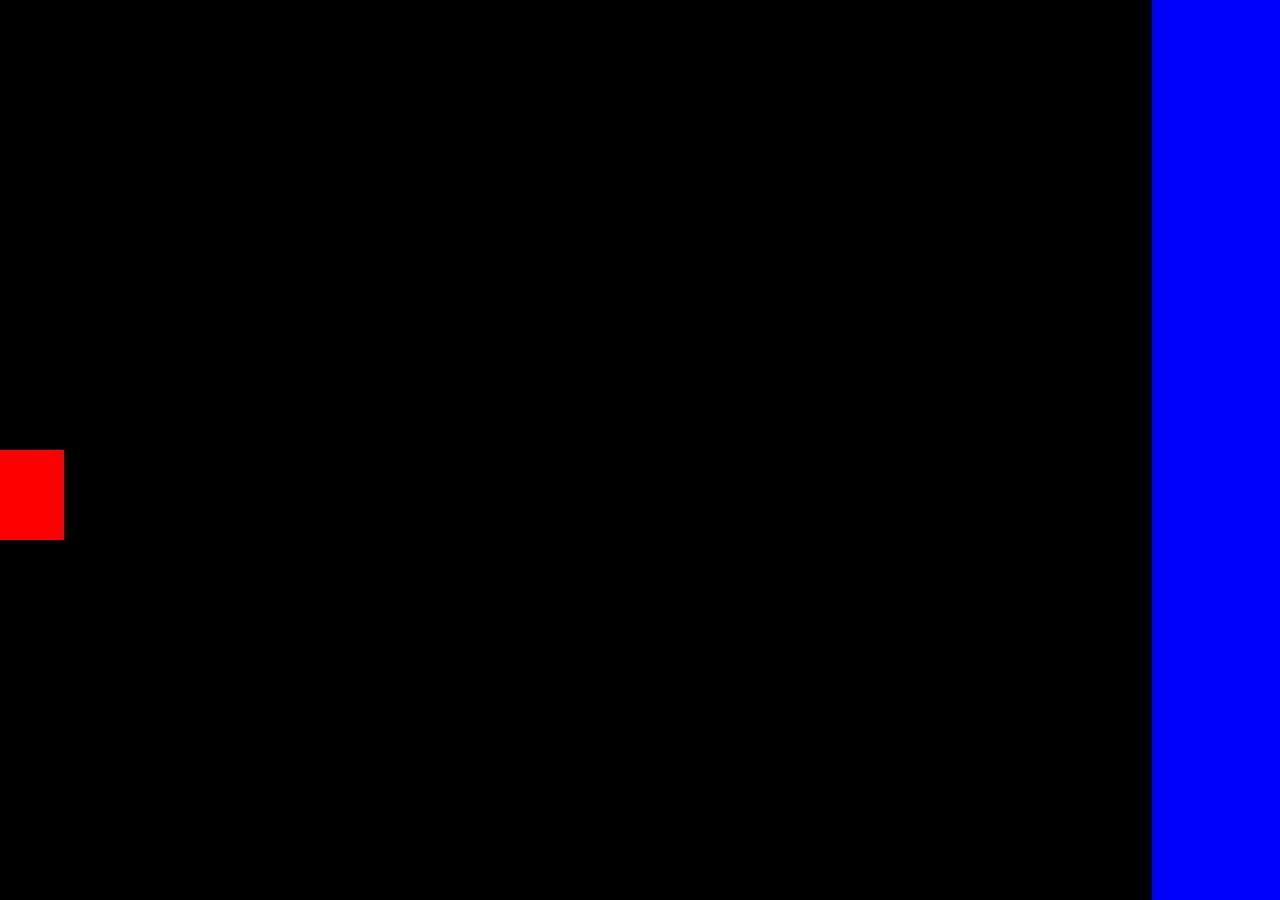
==== index.html @ b63fe782 "rename initial html file as index.html" ====
<!DOCTYPE html>
<html lang="en">
<head>
    <meta charset="UTF-8">
    <meta name="viewport" content="width=device-width, initial-scale=1.0">
    <title>Document</title>

    <link rel="stylesheet" href="./css/main.css">
</head>
<body>
    <div id="board"></div>


    <script src="./js/main.js"></script>
</body>
</html>
---- css/main.css ----
body {
    margin: 0;
    padding: 0;
    background: black;
}

#board {
    height: 100vh;
    width: 100vw;
    position: relative;
    overflow: hidden;
}

#player {
    background-color: red;
    position: absolute;
}


#block {
    background-color: white;
    position: absolute;
}

#finish {
    background-color: blue;
    position: absolute;
}

#lane{
    outline: 1vw dashed grey;
    position: absolute;
}
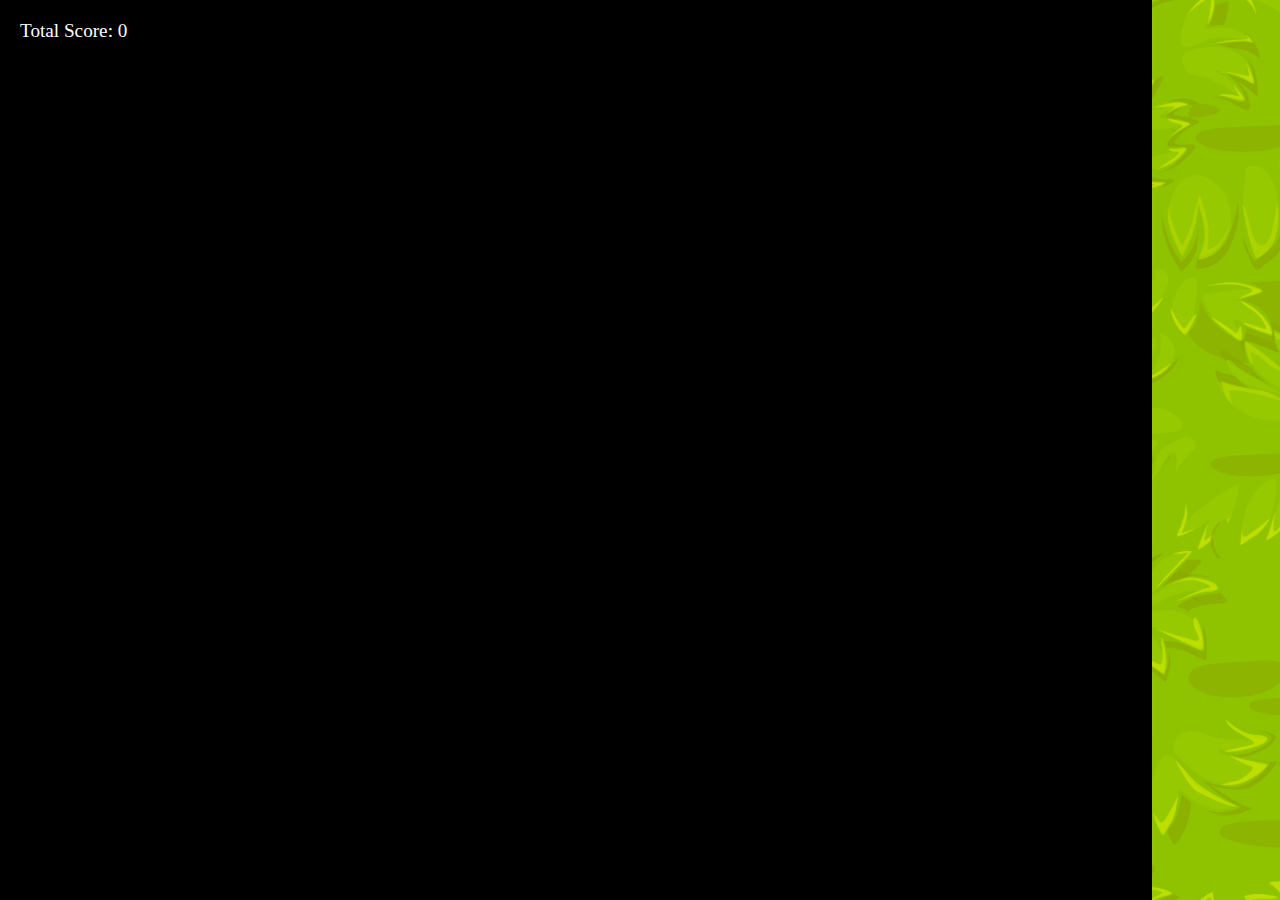
==== commit ea9846c0: "Added experimental sprites and new background for game visuals" ====
--- a/index.html
+++ b/index.html
@@ -8,7 +8,8 @@
     <link rel="stylesheet" href="./css/main.css">
 </head>
 <body>
-    <div id="board"></div>
+    <div id="board" img src="./Basic Asset Pack/grassBackground.jpg"></div>
+    <div id="scoreBoard">Total Score: 0</div>
 
 
     <script src="./js/main.js"></script>
--- a/css/main.css
+++ b/css/main.css
@@ -9,25 +9,40 @@
     width: 100vw;
     position: relative;
     overflow: hidden;
+    background-image: url("../Basic Asset Pack/grassBackground.jpg");
+    background-size: cover;
 }
 
 #player {
-    background-color: red;
     position: absolute;
+    background-image: url("../Basic Asset Pack/basic animal animations/Tiny Chick/TinyChick.png");
+    background-size: cover;
 }
 
 
-#block {
-    background-color: white;
+#block, #block2, #block3, #block4 {
     position: absolute;
+    background-image: url("../Basic Asset Pack/basic animal animations/Timber Wolf/TimberWolf.png");
+    background-size: cover;
 }
 
 #finish {
-    background-color: blue;
     position: absolute;
+    background-image: url("../Basic Asset Pack/Cartoon_green_texture_grass.jpg");
+    background-size: cover;
 }
 
 #lane{
     outline: 1vw dashed grey;
     position: absolute;
+}
+
+#scoreBoard{
+    background-color: black;
+    position: absolute;
+    top: 10px;
+    left: 10px;
+    color: white;
+    padding: 10px;
+    font-size: 1.5vw;
 }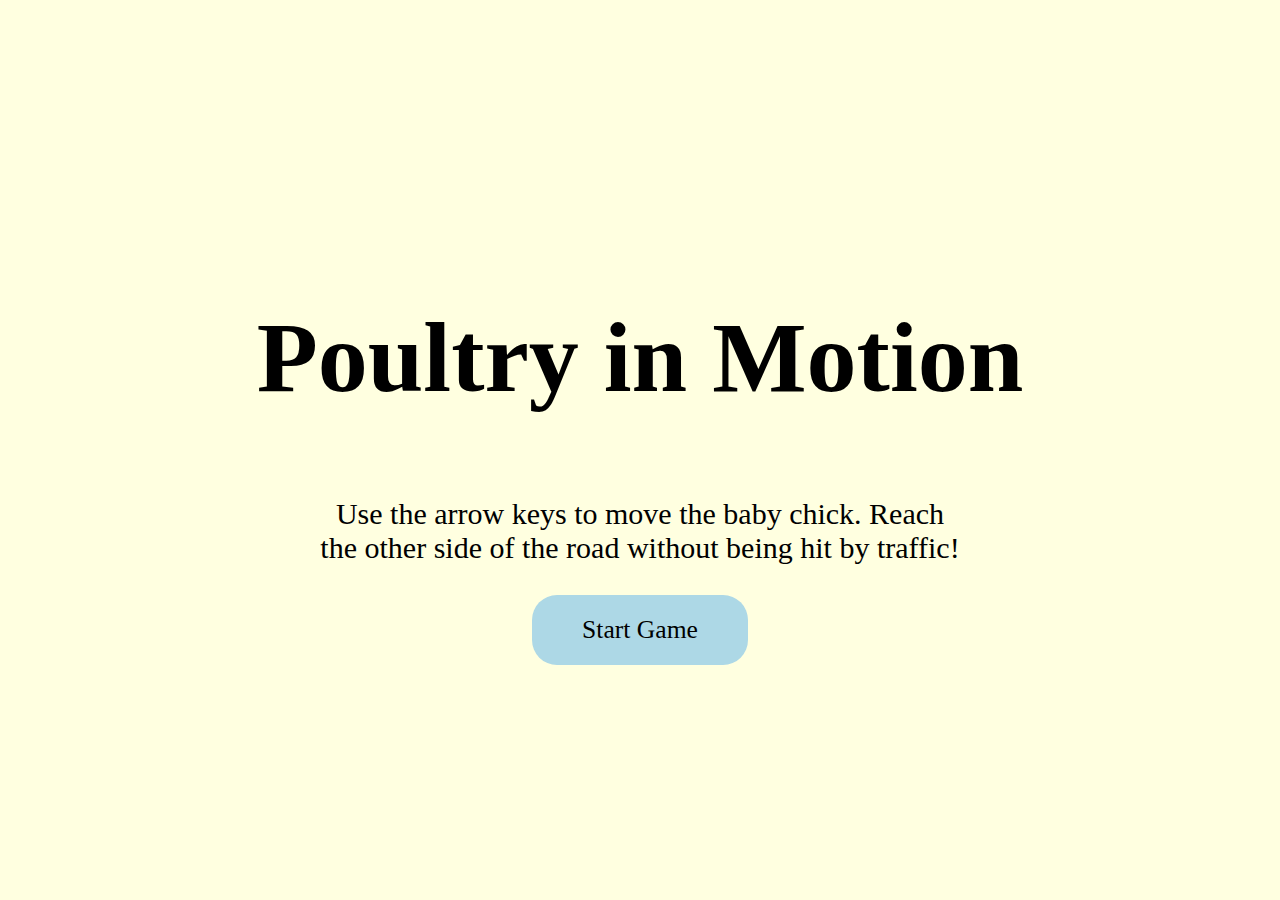
==== commit 199b5acd: "Implemented a starting screen, changed starting screen to index.htm and original to game.html. Imple" ====
--- a/index.html
+++ b/index.html
@@ -3,15 +3,13 @@
 <head>
     <meta charset="UTF-8">
     <meta name="viewport" content="width=device-width, initial-scale=1.0">
-    <title>Document</title>
+    <title>Poultry in Motion</title>
 
-    <link rel="stylesheet" href="./css/main.css">
+    <link rel="stylesheet" href="./css/startingScreen.css">
 </head>
 <body>
-    <div id="board" img src="./Basic Asset Pack/grassBackground.jpg"></div>
-    <div id="scoreBoard">Total Score: 0</div>
-
-
-    <script src="./js/main.js"></script>
+    <h1>Poultry in Motion</h1>
+    <p class="tutorial">Use the arrow keys to move the baby chick. Reach the other side of the road without being hit by traffic!</p>
+    <a href="./game.html" class="primary-btn">Start Game</a>
 </body>
 </html>--- a/css/startingScreen.css
+++ b/css/startingScreen.css
@@ -0,0 +1,36 @@
+body {
+    margin: 0;
+    padding: 0;
+    height: 900px;
+    display: flex;
+    flex-direction: column;
+    justify-content: center;
+    align-items: center;
+    background: lightyellow;
+    text-align: center;
+}
+
+h1 {
+    margin-top: 5%;
+    font-size: 100px;
+}
+
+.tutorial {
+    font-size: 30px;
+    margin: 0 auto;
+    width: 50%;
+    margin-top: 15px;
+}
+
+a.primary-btn {
+    padding: 20px 50px; 
+    font-size: 2vw;
+    background-color: lightblue;
+    border: none;
+    border-radius: 25px;
+    text-decoration: none;
+    color: black;
+    display: inline-block;
+    margin-top: 30px; 
+    text-align: center;
+}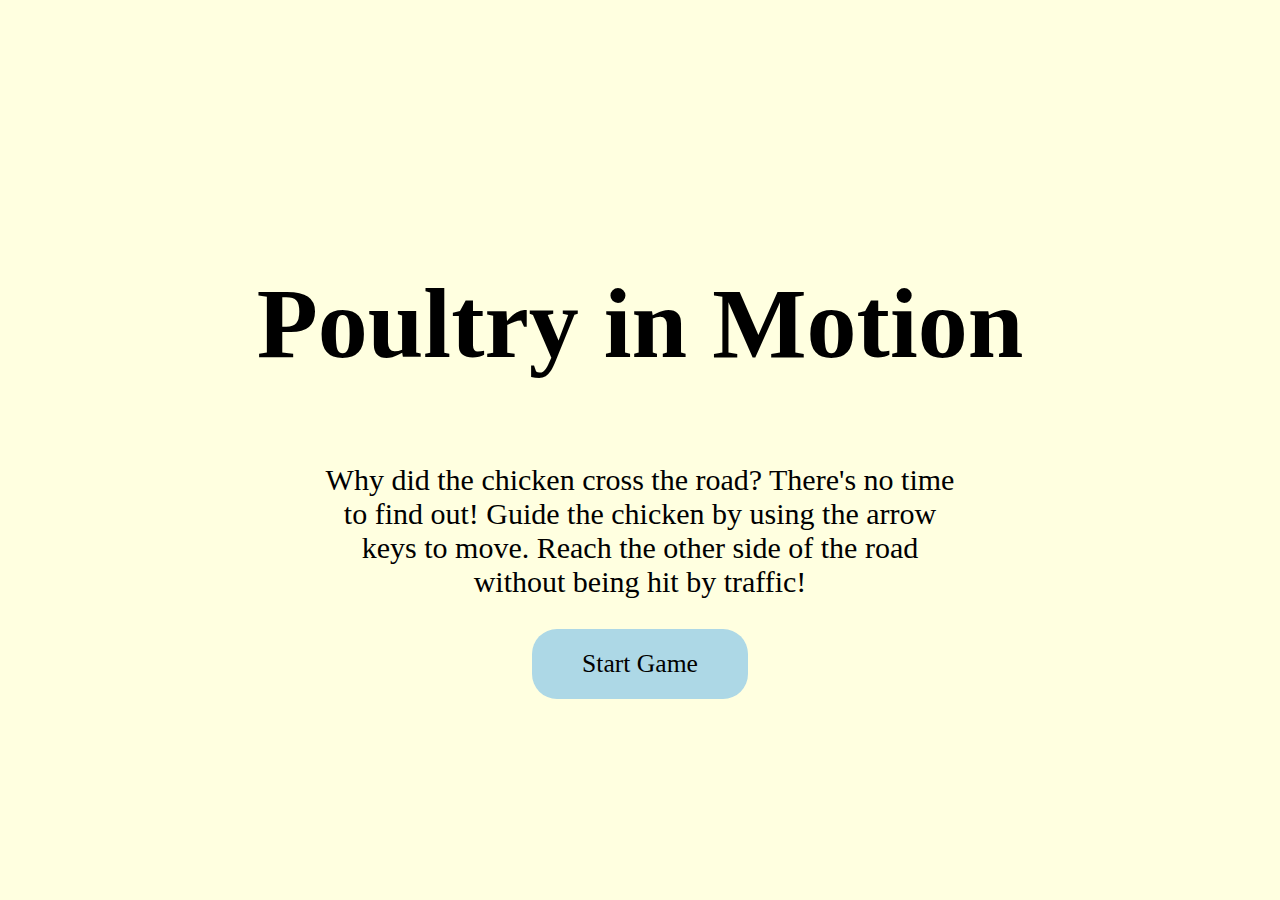
==== commit 4b15d031: "Implemented background audio for starting screen & game. Included audio queues for events" ====
--- a/index.html
+++ b/index.html
@@ -9,7 +9,9 @@
 </head>
 <body>
     <h1>Poultry in Motion</h1>
-    <p class="tutorial">Use the arrow keys to move the baby chick. Reach the other side of the road without being hit by traffic!</p>
+    <p class="tutorial">Why did the chicken cross the road? There's no time to find out! Guide the chicken by using the arrow keys to move. Reach the other side of the road without being hit by traffic!</p>
     <a href="./game.html" class="primary-btn">Start Game</a>
+    <audio src="./Sound/nature-starting-screen-audio.mp3" id="intro-music"></audio>
+    <script src="./js/startingScreen.js"></script>
 </body>
 </html>